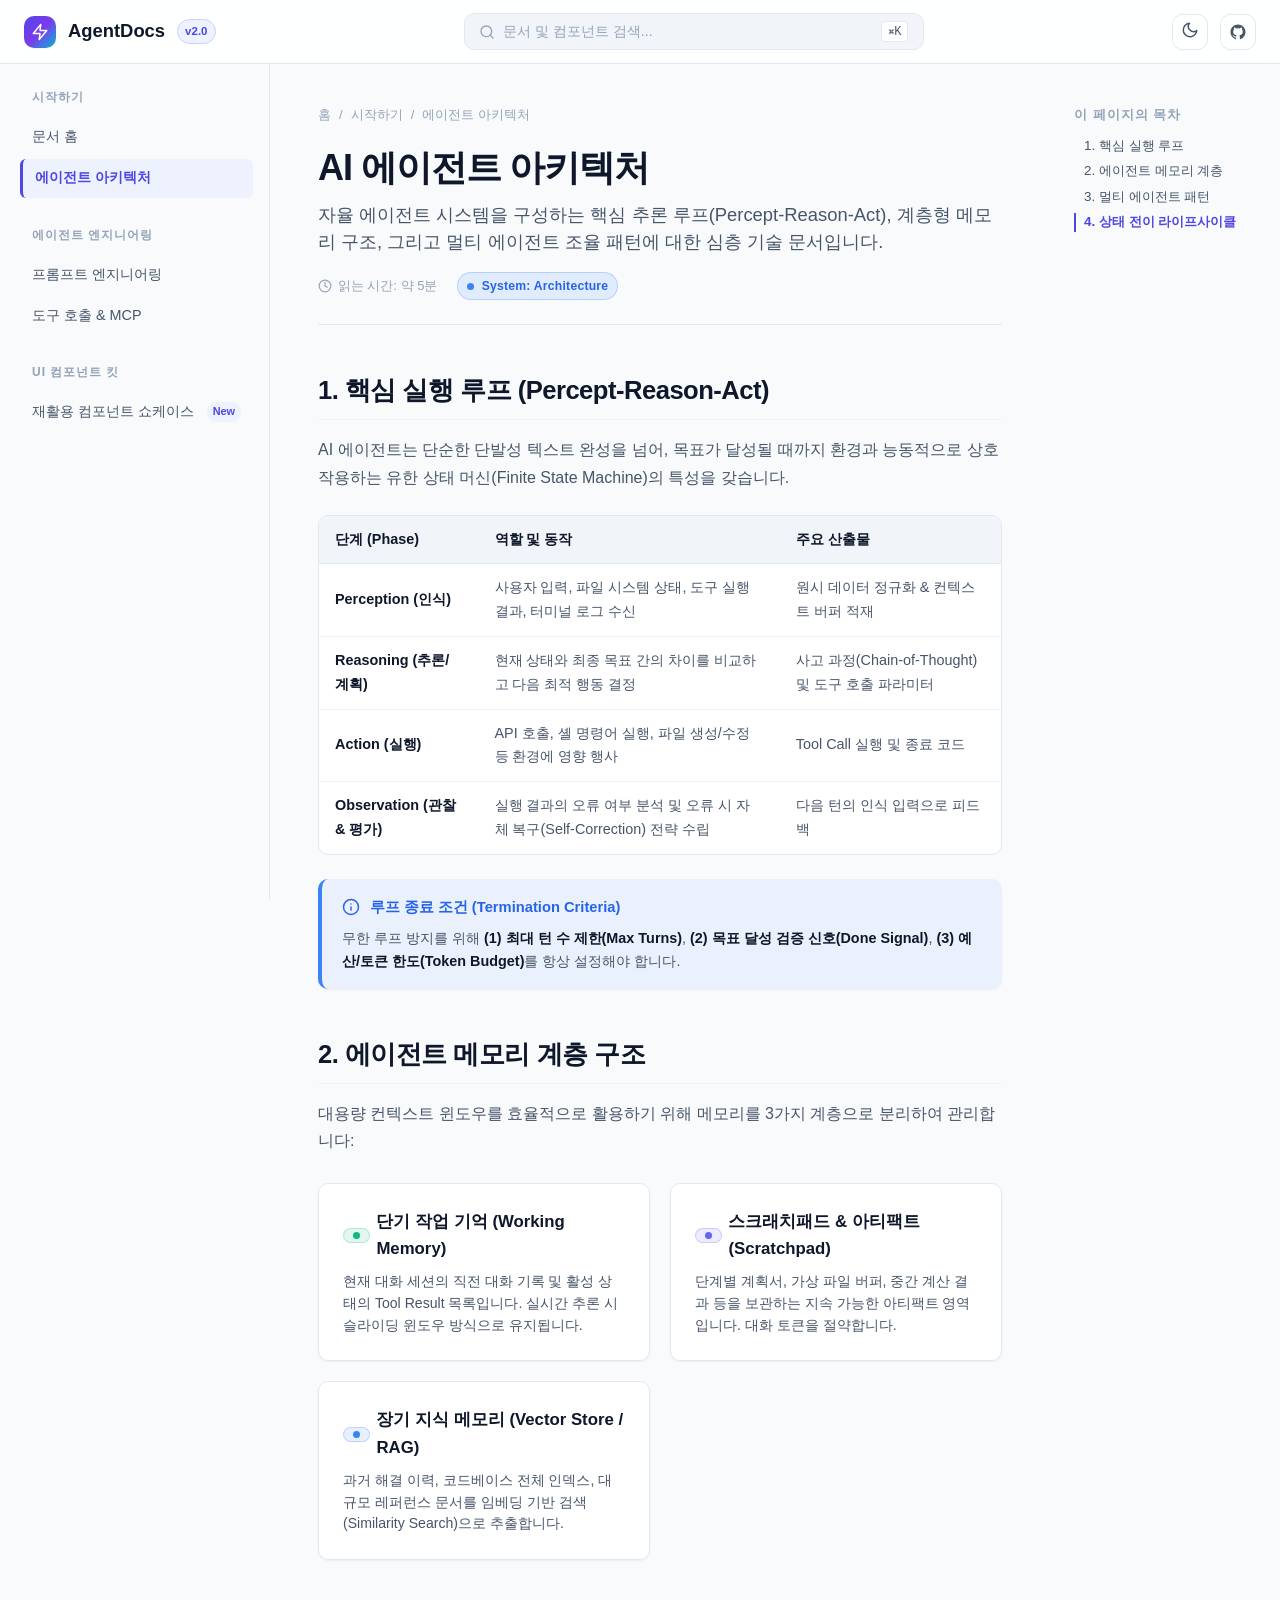
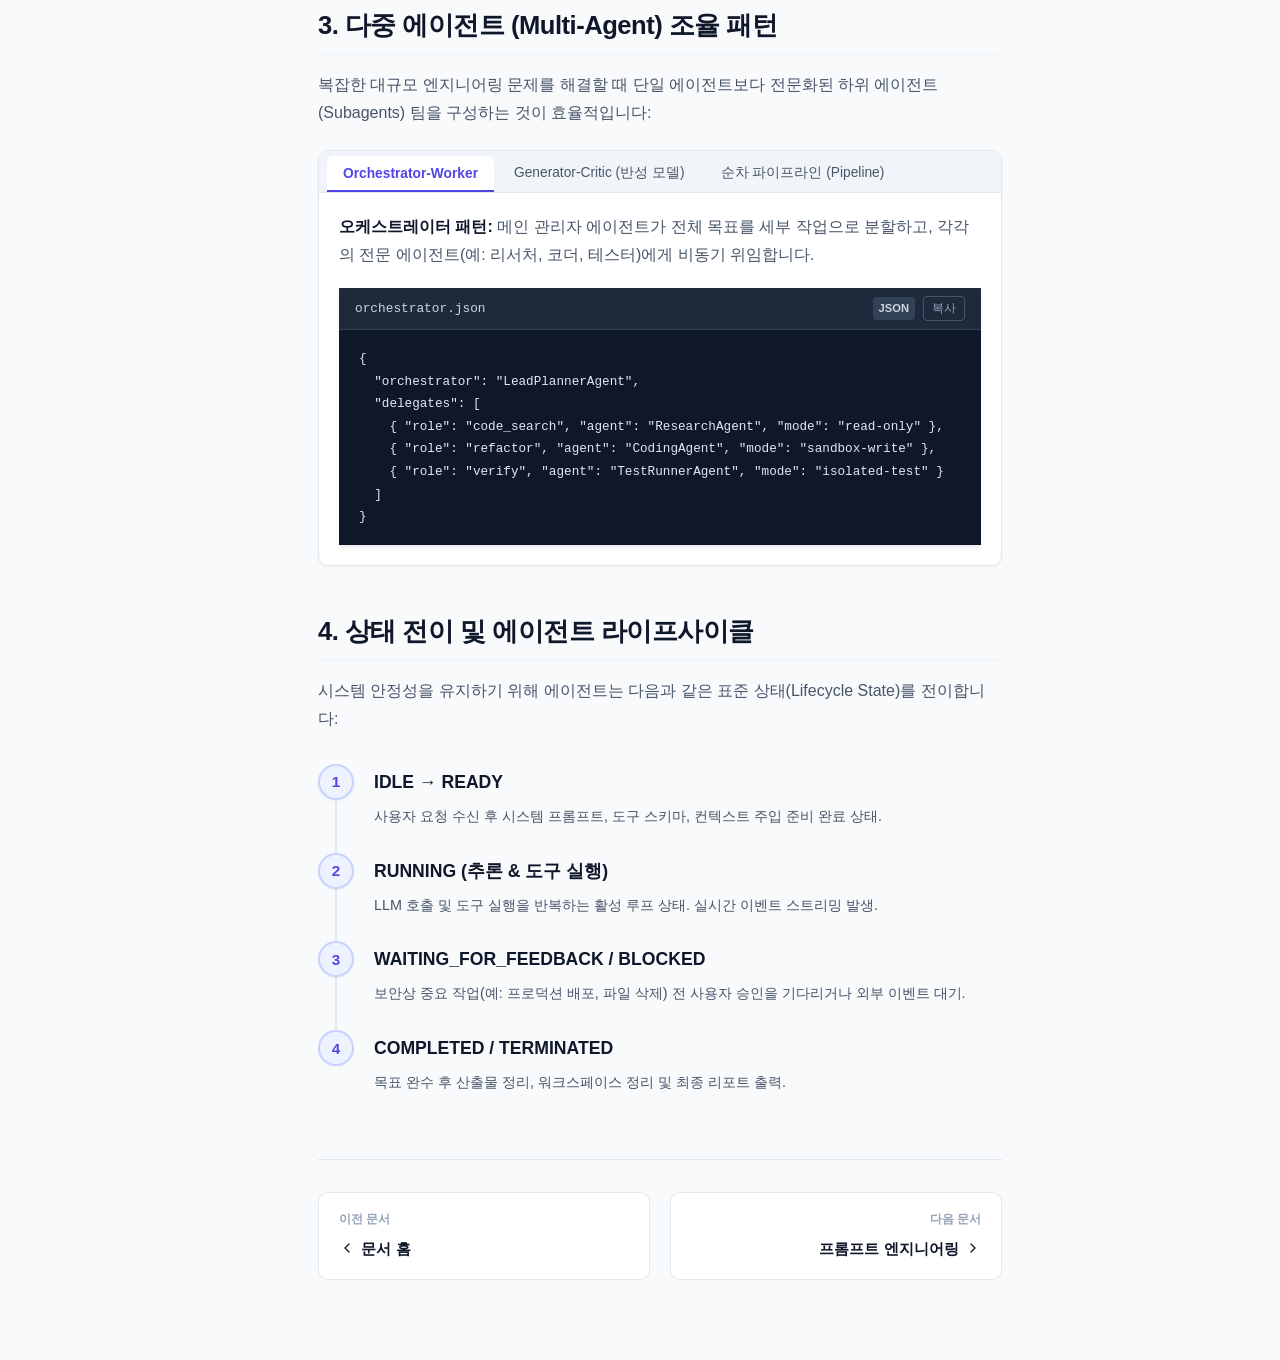
==== docs/agent-architecture.html @ 963de57f "feat: transform into modern AI agent documentation site with reusable UI components" ====
<!DOCTYPE html>
<html lang="ko">
<head>
  <meta charset="UTF-8">
  <meta name="viewport" content="width=device-width, initial-scale=1.0">
  <title>에이전트 아키텍처 - AgentDocs</title>
  <link rel="stylesheet" href="../css/style.css">
  <link rel="stylesheet" href="../css/components.css">
</head>
<body>

  <!-- Top Header Navigation -->
  <header class="header">
    <div class="header-left">
      <button class="nav-action-btn mobile-menu-btn" id="mobile-menu-btn" aria-label="메뉴 열기">
        <svg width="20" height="20" viewBox="0 0 24 24" fill="none" stroke="currentColor" stroke-width="2" stroke-linecap="round" stroke-linejoin="round">
          <line x1="3" y1="12" x2="21" y2="12"></line>
          <line x1="3" y1="6" x2="21" y2="6"></line>
          <line x1="3" y1="18" x2="21" y2="18"></line>
        </svg>
      </button>
      <a href="../index.html" class="brand-logo">
        <div class="brand-icon">
          <svg width="18" height="18" viewBox="0 0 24 24" fill="none" stroke="currentColor" stroke-width="2" stroke-linecap="round" stroke-linejoin="round">
            <polygon points="13 2 3 14 12 14 11 22 21 10 12 10 13 2"></polygon>
          </svg>
        </div>
        <span>AgentDocs</span>
        <span class="brand-badge">v2.0</span>
      </a>
    </div>

    <div class="header-center">
      <button class="search-trigger" type="button" aria-label="문서 검색">
        <div class="search-trigger-content">
          <svg width="16" height="16" viewBox="0 0 24 24" fill="none" stroke="currentColor" stroke-width="2" stroke-linecap="round" stroke-linejoin="round">
            <circle cx="11" cy="11" r="8"></circle>
            <line x1="21" y1="21" x2="16.65" y2="16.65"></line>
          </svg>
          <span>문서 및 컴포넌트 검색...</span>
        </div>
        <kbd class="kbd-shortcut">⌘K</kbd>
      </button>
    </div>

    <div class="header-right">
      <button class="nav-action-btn" id="theme-toggle-btn" aria-label="테마 전환">
        <span id="theme-icon">
          <svg width="18" height="18" viewBox="0 0 24 24" fill="none" stroke="currentColor" stroke-width="2" stroke-linecap="round" stroke-linejoin="round">
            <path d="M21 12.79A9 9 0 1 1 11.21 3 7 7 0 0 0 21 12.79z"></path>
          </svg>
        </span>
      </button>
      <a href="https://github.com/sir-sngwn/sir-sngwn.github.io" target="_blank" rel="noopener noreferrer" class="nav-action-btn" aria-label="GitHub 저장소">
        <svg width="18" height="18" viewBox="0 0 24 24" fill="currentColor">
          <path fill-rule="evenodd" clip-rule="evenodd" d="M12 2C6.477 2 2 6.484 2 12.017c0 4.425 2.865 8.18 6.839 9.504.5.092.682-.217.682-.483 0-.237-.008-.868-.013-1.703-2.782.605-3.369-1.343-3.369-1.343-.454-1.158-1.11-1.466-1.11-1.466-.908-.62.069-.608.069-.608 1.003.07 1.53 1.032 1.53 1.032.892 1.53 2.341 1.088 2.91.832.092-.647.35-1.088.636-1.338-2.22-.253-4.555-1.113-4.555-4.951 0-1.093.39-1.988 1.029-2.688-.103-.253-.446-1.272.098-2.65 0 0 .84-.27 2.75 1.026A9.564 9.564 0 0112 6.844c.85.004 1.705.115 2.504.337 1.909-1.296 2.747-1.027 2.747-1.027.546 1.379.202 2.398.1 2.651.64.7 1.028 1.595 1.028 2.688 0 3.848-2.339 4.695-4.566 4.943.359.309.678.92.678 1.855 0 1.338-.012 2.419-.012 2.747 0 .268.18.58.688.482A10.019 10.019 0 0022 12.017C22 6.484 17.522 2 12 2z"></path>
        </svg>
      </a>
    </div>
  </header>

  <!-- Main Layout -->
  <div class="app-container">
    <div class="sidebar-overlay"></div>

    <!-- Left Sidebar -->
    <aside class="sidebar">
      <div class="sidebar-nav-group">
        <div class="sidebar-group-title">시작하기</div>
        <ul class="sidebar-nav-list">
          <li>
            <a href="../index.html" class="sidebar-nav-link">
              <span>문서 홈</span>
            </a>
          </li>
          <li>
            <a href="agent-architecture.html" class="sidebar-nav-link active">
              <span>에이전트 아키텍처</span>
            </a>
          </li>
        </ul>
      </div>

      <div class="sidebar-nav-group">
        <div class="sidebar-group-title">에이전트 엔지니어링</div>
        <ul class="sidebar-nav-list">
          <li>
            <a href="prompt-engineering.html" class="sidebar-nav-link">
              <span>프롬프트 엔지니어링</span>
            </a>
          </li>
          <li>
            <a href="tool-calling-mcp.html" class="sidebar-nav-link">
              <span>도구 호출 & MCP</span>
            </a>
          </li>
        </ul>
      </div>

      <div class="sidebar-nav-group">
        <div class="sidebar-group-title">UI 컴포넌트 킷</div>
        <ul class="sidebar-nav-list">
          <li>
            <a href="reusable-components.html" class="sidebar-nav-link">
              <span>재활용 컴포넌트 쇼케이스</span>
              <span class="nav-tag">New</span>
            </a>
          </li>
        </ul>
      </div>
    </aside>

    <!-- Main Content -->
    <main class="main-content">
      <article class="article-wrapper">
        
        <!-- Breadcrumbs -->
        <nav class="breadcrumbs">
          <a href="../index.html">홈</a>
          <span>/</span>
          <span>시작하기</span>
          <span>/</span>
          <span>에이전트 아키텍처</span>
        </nav>

        <!-- Document Header -->
        <header class="doc-header">
          <h1 class="doc-title">AI 에이전트 아키텍처</h1>
          <p class="doc-subtitle">자율 에이전트 시스템을 구성하는 핵심 추론 루프(Percept-Reason-Act), 계층형 메모리 구조, 그리고 멀티 에이전트 조율 패턴에 대한 심층 기술 문서입니다.</p>
          <div class="doc-meta">
            <div class="doc-meta-item">
              <svg width="14" height="14" viewBox="0 0 24 24" fill="none" stroke="currentColor" stroke-width="2" stroke-linecap="round" stroke-linejoin="round">
                <circle cx="12" cy="12" r="10"></circle>
                <polyline points="12 6 12 12 16 14"></polyline>
              </svg>
              <span>읽는 시간: 약 5분</span>
            </div>
            <div class="doc-meta-item">
              <span class="badge-agent badge-ready">
                <span class="badge-dot"></span>
                <span>System: Architecture</span>
              </span>
            </div>
          </div>
        </header>

        <!-- Document Body -->
        <div class="content-body">
          
          <h2 id="core-loop">1. 핵심 실행 루프 (Percept-Reason-Act)</h2>
          <p>
            AI 에이전트는 단순한 단발성 텍스트 완성을 넘어, 목표가 달성될 때까지 환경과 능동적으로 상호작용하는 유한 상태 머신(Finite State Machine)의 특성을 갖습니다.
          </p>

          <div class="table-container">
            <table class="data-table">
              <thead>
                <tr>
                  <th>단계 (Phase)</th>
                  <th>역할 및 동작</th>
                  <th>주요 산출물</th>
                </tr>
              </thead>
              <tbody>
                <tr>
                  <td><strong>Perception (인식)</strong></td>
                  <td>사용자 입력, 파일 시스템 상태, 도구 실행 결과, 터미널 로그 수신</td>
                  <td>원시 데이터 정규화 & 컨텍스트 버퍼 적재</td>
                </tr>
                <tr>
                  <td><strong>Reasoning (추론/계획)</strong></td>
                  <td>현재 상태와 최종 목표 간의 차이를 비교하고 다음 최적 행동 결정</td>
                  <td>사고 과정(Chain-of-Thought) 및 도구 호출 파라미터</td>
                </tr>
                <tr>
                  <td><strong>Action (실행)</strong></td>
                  <td>API 호출, 셸 명령어 실행, 파일 생성/수정 등 환경에 영향 행사</td>
                  <td>Tool Call 실행 및 종료 코드</td>
                </tr>
                <tr>
                  <td><strong>Observation (관찰 & 평가)</strong></td>
                  <td>실행 결과의 오류 여부 분석 및 오류 시 자체 복구(Self-Correction) 전략 수립</td>
                  <td>다음 턴의 인식 입력으로 피드백</td>
                </tr>
              </tbody>
            </table>
          </div>

          <div class="callout callout-note">
            <div class="callout-header">
              <svg class="callout-icon" viewBox="0 0 24 24" fill="none" stroke="currentColor" stroke-width="2" stroke-linecap="round" stroke-linejoin="round">
                <circle cx="12" cy="12" r="10"></circle>
                <line x1="12" y1="16" x2="12" y2="12"></line>
                <line x1="12" y1="8" x2="12.01" y2="8"></line>
              </svg>
              <span>루프 종료 조건 (Termination Criteria)</span>
            </div>
            <div class="callout-content">
              무한 루프 방지를 위해 <strong>(1) 최대 턴 수 제한(Max Turns)</strong>, <strong>(2) 목표 달성 검증 신호(Done Signal)</strong>, <strong>(3) 예산/토큰 한도(Token Budget)</strong>를 항상 설정해야 합니다.
            </div>
          </div>

          <h2 id="memory-layers">2. 에이전트 메모리 계층 구조</h2>
          <p>
            대용량 컨텍스트 윈도우를 효율적으로 활용하기 위해 메모리를 3가지 계층으로 분리하여 관리합니다:
          </p>

          <div class="card-grid">
            <div class="card-item">
              <div class="card-title">
                <span class="badge-agent badge-running"><span class="badge-dot"></span></span>
                <span>단기 작업 기억 (Working Memory)</span>
              </div>
              <div class="card-desc">
                현재 대화 세션의 직전 대화 기록 및 활성 상태의 Tool Result 목록입니다. 실시간 추론 시 슬라이딩 윈도우 방식으로 유지됩니다.
              </div>
            </div>

            <div class="card-item">
              <div class="card-title">
                <span class="badge-agent badge-completed"><span class="badge-dot"></span></span>
                <span>스크래치패드 & 아티팩트 (Scratchpad)</span>
              </div>
              <div class="card-desc">
                단계별 계획서, 가상 파일 버퍼, 중간 계산 결과 등을 보관하는 지속 가능한 아티팩트 영역입니다. 대화 토큰을 절약합니다.
              </div>
            </div>

            <div class="card-item">
              <div class="card-title">
                <span class="badge-agent badge-ready"><span class="badge-dot"></span></span>
                <span>장기 지식 메모리 (Vector Store / RAG)</span>
              </div>
              <div class="card-desc">
                과거 해결 이력, 코드베이스 전체 인덱스, 대규모 레퍼런스 문서를 임베딩 기반 검색(Similarity Search)으로 추출합니다.
              </div>
            </div>
          </div>

          <h2 id="multi-agent-patterns">3. 다중 에이전트 (Multi-Agent) 조율 패턴</h2>
          <p>
            복잡한 대규모 엔지니어링 문제를 해결할 때 단일 에이전트보다 전문화된 하위 에이전트(Subagents) 팀을 구성하는 것이 효율적입니다:
          </p>

          <div class="tabs-container">
            <div class="tabs-nav">
              <button class="tab-button active" data-target="#tab-orchestrator">Orchestrator-Worker</button>
              <button class="tab-button" data-target="#tab-reflection">Generator-Critic (반성 모델)</button>
              <button class="tab-button" data-target="#tab-pipeline">순차 파이프라인 (Pipeline)</button>
            </div>
            
            <div class="tab-panel active" id="tab-orchestrator">
              <p><strong>오케스트레이터 패턴:</strong> 메인 관리자 에이전트가 전체 목표를 세부 작업으로 분할하고, 각각의 전문 에이전트(예: 리서처, 코더, 테스터)에게 비동기 위임합니다.</p>
              <div class="code-block">
                <div class="code-header">
                  <span class="code-title">orchestrator.json</span>
                  <div class="code-actions">
                    <span class="code-badge">JSON</span>
                    <button class="btn-copy" type="button">복사</button>
                  </div>
                </div>
                <pre class="code-pre"><code>{
  "orchestrator": "LeadPlannerAgent",
  "delegates": [
    { "role": "code_search", "agent": "ResearchAgent", "mode": "read-only" },
    { "role": "refactor", "agent": "CodingAgent", "mode": "sandbox-write" },
    { "role": "verify", "agent": "TestRunnerAgent", "mode": "isolated-test" }
  ]
}</code></pre>
              </div>
            </div>

            <div class="tab-panel" id="tab-reflection">
              <p><strong>생성기-비평가(Generator-Critic) 패턴:</strong> 초안을 작성하는 에이전트와 보안/품질 기준에 따라 엄격하게 검증하는 비평 에이전트가 교차 피드백을 통해 결과물의 완성도를 극대화합니다.</p>
              <div class="callout callout-tip">
                <div class="callout-header">장점</div>
                <div class="callout-content">취약점 탐지율이 비약적으로 증가하며 코드 환각(Hallucination)을 90% 이상 사전 차단할 수 있습니다.</div>
              </div>
            </div>

            <div class="tab-panel" id="tab-pipeline">
              <p><strong>순차 파이프라인 패턴:</strong> 작업의 입출력이 명확할 때(분석 &rarr; 설계 &rarr; 구현 &rarr; 배포) 각 단계의 출력이 다음 에이전트의 입력으로 직접 전달되는 구조입니다.</p>
            </div>
          </div>

          <h2 id="agent-state-machine">4. 상태 전이 및 에이전트 라이프사이클</h2>
          <p>
            시스템 안정성을 유지하기 위해 에이전트는 다음과 같은 표준 상태(Lifecycle State)를 전이합니다:
          </p>

          <div class="steps-container">
            <div class="step-item">
              <div class="step-number">1</div>
              <div class="step-content">
                <div class="step-title">IDLE &rarr; READY</div>
                <div class="step-description">사용자 요청 수신 후 시스템 프롬프트, 도구 스키마, 컨텍스트 주입 준비 완료 상태.</div>
              </div>
            </div>
            <div class="step-item">
              <div class="step-number">2</div>
              <div class="step-content">
                <div class="step-title">RUNNING (추론 & 도구 실행)</div>
                <div class="step-description">LLM 호출 및 도구 실행을 반복하는 활성 루프 상태. 실시간 이벤트 스트리밍 발생.</div>
              </div>
            </div>
            <div class="step-item">
              <div class="step-number">3</div>
              <div class="step-content">
                <div class="step-title">WAITING_FOR_FEEDBACK / BLOCKED</div>
                <div class="step-description">보안상 중요 작업(예: 프로덕션 배포, 파일 삭제) 전 사용자 승인을 기다리거나 외부 이벤트 대기.</div>
              </div>
            </div>
            <div class="step-item">
              <div class="step-number">4</div>
              <div class="step-content">
                <div class="step-title">COMPLETED / TERMINATED</div>
                <div class="step-description">목표 완수 후 산출물 정리, 워크스페이스 정리 및 최종 리포트 출력.</div>
              </div>
            </div>
          </div>

        </div>

        <!-- Page Navigation Footer -->
        <footer class="page-nav-footer">
          <a href="../index.html" class="page-nav-card">
            <span class="page-nav-label">이전 문서</span>
            <span class="page-nav-title">
              <svg width="16" height="16" viewBox="0 0 24 24" fill="none" stroke="currentColor" stroke-width="2" stroke-linecap="round" stroke-linejoin="round">
                <polyline points="15 18 9 12 15 6"></polyline>
              </svg>
              <span>문서 홈</span>
            </span>
          </a>
          <a href="prompt-engineering.html" class="page-nav-card next">
            <span class="page-nav-label">다음 문서</span>
            <span class="page-nav-title">
              <span>프롬프트 엔지니어링</span>
              <svg width="16" height="16" viewBox="0 0 24 24" fill="none" stroke="currentColor" stroke-width="2" stroke-linecap="round" stroke-linejoin="round">
                <polyline points="9 18 15 12 9 6"></polyline>
              </svg>
            </span>
          </a>
        </footer>

      </article>
    </main>

    <!-- Table of Contents (Right) -->
    <aside class="toc-sidebar">
      <div class="toc-title">이 페이지의 목차</div>
      <ul class="toc-list">
        <li><a href="#core-loop" class="toc-link">1. 핵심 실행 루프</a></li>
        <li><a href="#memory-layers" class="toc-link">2. 에이전트 메모리 계층</a></li>
        <li><a href="#multi-agent-patterns" class="toc-link">3. 멀티 에이전트 패턴</a></li>
        <li><a href="#agent-state-machine" class="toc-link">4. 상태 전이 라이프사이클</a></li>
      </ul>
    </aside>

  </div>

  <!-- Search Modal -->
  <div class="search-modal-backdrop" id="search-modal-backdrop">
    <div class="search-modal">
      <div class="search-input-wrapper">
        <svg width="18" height="18" viewBox="0 0 24 24" fill="none" stroke="currentColor" stroke-width="2" stroke-linecap="round" stroke-linejoin="round">
          <circle cx="11" cy="11" r="8"></circle>
          <line x1="21" y1="21" x2="16.65" y2="16.65"></line>
        </svg>
        <input type="text" class="search-modal-input" id="search-modal-input" placeholder="문서 검색..." autocomplete="off">
        <kbd class="kbd-shortcut">ESC</kbd>
      </div>
      <ul class="search-results-list" id="search-results-list"></ul>
      <div class="search-modal-footer">
        <span><kbd class="kbd-shortcut">↵</kbd> 선택</span>
        <span><kbd class="kbd-shortcut">ESC</kbd> 닫기</span>
      </div>
    </div>
  </div>

  <!-- Scripts -->
  <script src="../js/components.js"></script>
  <script src="../js/app.js"></script>
</body>
</html>
---- css/style.css ----
/* ==========================================================================
   Design Tokens & Theme Variables
   ========================================================================== */
:root {
  /* Light Theme (Default) */
  --bg-app: #f8fafc;
  --bg-surface: #ffffff;
  --bg-elevated: #ffffff;
  --bg-subtle: #f1f5f9;
  --bg-glass: rgba(255, 255, 255, 0.85);
  
  --border-default: #e2e8f0;
  --border-subtle: #edf2f7;
  --border-focus: #6366f1;

  --text-primary: #0f172a;
  --text-secondary: #475569;
  --text-muted: #94a3b8;
  --text-inverse: #ffffff;

  --primary: #4f46e5;
  --primary-hover: #4338ca;
  --primary-subtle: #eef2ff;
  --primary-border: #c7d2fe;
  
  --accent-gradient: linear-gradient(135deg, #4f46e5 0%, #7c3aed 50%, #06b6d4 100%);
  
  --shadow-sm: 0 1px 2px 0 rgba(0, 0, 0, 0.05);
  --shadow-md: 0 4px 6px -1px rgba(0, 0, 0, 0.07), 0 2px 4px -2px rgba(0, 0, 0, 0.05);
  --shadow-lg: 0 10px 15px -3px rgba(0, 0, 0, 0.08), 0 4px 6px -4px rgba(0, 0, 0, 0.04);
  --shadow-glow: 0 0 20px rgba(79, 70, 229, 0.15);

  --font-sans: -apple-system, BlinkMacSystemFont, "Pretendard", "Segoe UI", Roboto, Helvetica, Arial, sans-serif;
  --font-mono: ui-monospace, SFMono-Regular, "SF Mono", Menlo, Monaco, Consolas, monospace;

  --header-height: 64px;
  --sidebar-width: 270px;
  --toc-width: 230px;
  --content-max-width: 860px;
  --radius-sm: 6px;
  --radius-md: 10px;
  --radius-lg: 16px;
  --radius-full: 9999px;
  
  --transition-fast: 0.15s ease;
  --transition-normal: 0.25s cubic-bezier(0.16, 1, 0.3, 1);
}

[data-theme="dark"] {
  --bg-app: #0b0f19;
  --bg-surface: #111827;
  --bg-elevated: #1f2937;
  --bg-subtle: #1e293b;
  --bg-glass: rgba(11, 15, 25, 0.85);

  --border-default: #26334d;
  --border-subtle: #1e293b;
  --border-focus: #818cf8;

  --text-primary: #f8fafc;
  --text-secondary: #94a3b8;
  --text-muted: #64748b;
  --text-inverse: #0f172a;

  --primary: #6366f1;
  --primary-hover: #818cf8;
  --primary-subtle: rgba(99, 102, 241, 0.15);
  --primary-border: rgba(99, 102, 241, 0.3);

  --shadow-sm: 0 1px 2px 0 rgba(0, 0, 0, 0.3);
  --shadow-md: 0 4px 6px -1px rgba(0, 0, 0, 0.4);
  --shadow-lg: 0 10px 15px -3px rgba(0, 0, 0, 0.5);
  --shadow-glow: 0 0 25px rgba(99, 102, 241, 0.25);
}

/* ==========================================================================
   CSS Reset & Base
   ========================================================================== */
*, *::before, *::after {
  box-sizing: border-box;
  margin: 0;
  padding: 0;
}

html {
  font-family: var(--font-sans);
  color: var(--text-primary);
  background-color: var(--bg-app);
  line-height: 1.65;
  scroll-behavior: smooth;
  -webkit-text-size-adjust: 100%;
}

body {
  min-height: 100vh;
  display: flex;
  flex-direction: column;
  background-color: var(--bg-app);
  color: var(--text-primary);
  transition: background-color var(--transition-normal), color var(--transition-normal);
}

a {
  color: var(--primary);
  text-decoration: none;
  transition: color var(--transition-fast);
}

a:hover {
  color: var(--primary-hover);
}

code {
  font-family: var(--font-mono);
  font-size: 0.88em;
  padding: 0.2em 0.4em;
  background: var(--bg-subtle);
  border-radius: var(--radius-sm);
  color: var(--primary);
  border: 1px solid var(--border-default);
}

pre code {
  background: none;
  border: none;
  padding: 0;
  color: inherit;
  font-size: 0.9em;
}

/* ==========================================================================
   Header / Navbar
   ========================================================================== */
.header {
  position: sticky;
  top: 0;
  z-index: 50;
  height: var(--header-height);
  background: var(--bg-glass);
  backdrop-filter: blur(14px);
  -webkit-backdrop-filter: blur(14px);
  border-bottom: 1px solid var(--border-default);
  display: flex;
  align-items: center;
  justify-content: space-between;
  padding: 0 1.5rem;
  transition: border-color var(--transition-normal), background-color var(--transition-normal);
}

.header-left {
  display: flex;
  align-items: center;
  gap: 1rem;
}

.brand-logo {
  display: flex;
  align-items: center;
  gap: 0.75rem;
  font-weight: 700;
  font-size: 1.15rem;
  color: var(--text-primary);
  text-decoration: none;
}

.brand-icon {
  width: 32px;
  height: 32px;
  border-radius: var(--radius-md);
  background: var(--accent-gradient);
  display: flex;
  align-items: center;
  justify-content: center;
  color: #fff;
  box-shadow: var(--shadow-sm);
}

.brand-badge {
  font-size: 0.72rem;
  font-weight: 600;
  padding: 2px 7px;
  border-radius: var(--radius-full);
  background: var(--primary-subtle);
  color: var(--primary);
  border: 1px solid var(--primary-border);
}

.header-center {
  flex: 1;
  max-width: 460px;
  margin: 0 2rem;
}

.search-trigger {
  width: 100%;
  display: flex;
  align-items: center;
  justify-content: space-between;
  padding: 0.45rem 0.9rem;
  background: var(--bg-subtle);
  border: 1px solid var(--border-default);
  border-radius: var(--radius-md);
  color: var(--text-muted);
  font-size: 0.88rem;
  cursor: pointer;
  transition: all var(--transition-fast);
}

.search-trigger:hover {
  border-color: var(--border-focus);
  background: var(--bg-surface);
  color: var(--text-secondary);
}

.search-trigger-content {
  display: flex;
  align-items: center;
  gap: 0.5rem;
}

.kbd-shortcut {
  font-family: var(--font-mono);
  font-size: 0.75rem;
  padding: 2px 6px;
  background: var(--bg-surface);
  border: 1px solid var(--border-default);
  border-radius: 4px;
  color: var(--text-secondary);
}

.header-right {
  display: flex;
  align-items: center;
  gap: 0.75rem;
}

.nav-action-btn {
  display: inline-flex;
  align-items: center;
  justify-content: center;
  width: 36px;
  height: 36px;
  border-radius: var(--radius-md);
  background: transparent;
  border: 1px solid var(--border-default);
  color: var(--text-secondary);
  cursor: pointer;
  transition: all var(--transition-fast);
}

.nav-action-btn:hover {
  background: var(--bg-subtle);
  color: var(--text-primary);
  border-color: var(--text-muted);
}

.mobile-menu-btn {
  display: none;
}

/* ==========================================================================
   Layout Containers
   ========================================================================== */
.app-container {
  display: flex;
  flex: 1;
  width: 100%;
  max-width: 1600px;
  margin: 0 auto;
}

/* ==========================================================================
   Sidebar Navigation
   ========================================================================== */
.sidebar {
  width: var(--sidebar-width);
  min-width: var(--sidebar-width);
  height: calc(100vh - var(--header-height));
  position: sticky;
  top: var(--header-height);
  overflow-y: auto;
  padding: 1.5rem 1rem 3rem 1.25rem;
  border-right: 1px solid var(--border-default);
  background: var(--bg-app);
  scrollbar-width: thin;
  scrollbar-color: var(--border-default) transparent;
}

.sidebar-nav-group {
  margin-bottom: 1.75rem;
}

.sidebar-group-title {
  font-size: 0.75rem;
  font-weight: 700;
  text-transform: uppercase;
  letter-spacing: 0.08em;
  color: var(--text-muted);
  margin-bottom: 0.6rem;
  padding-left: 0.75rem;
}

.sidebar-nav-list {
  list-style: none;
  display: flex;
  flex-direction: column;
  gap: 2px;
}

.sidebar-nav-link {
  display: flex;
  align-items: center;
  justify-content: space-between;
  padding: 0.48rem 0.75rem;
  border-radius: var(--radius-sm);
  font-size: 0.9rem;
  color: var(--text-secondary);
  transition: all var(--transition-fast);
}

.sidebar-nav-link:hover {
  background: var(--bg-subtle);
  color: var(--text-primary);
}

.sidebar-nav-link.active {
  background: var(--primary-subtle);
  color: var(--primary);
  font-weight: 600;
  border-left: 3px solid var(--primary);
}

.nav-tag {
  font-size: 0.68rem;
  font-weight: 600;
  padding: 1px 6px;
  border-radius: var(--radius-full);
  background: var(--primary-subtle);
  color: var(--primary);
}

.sidebar-overlay {
  display: none;
}

/* ==========================================================================
   Main Content Area
   ========================================================================== */
.main-content {
  flex: 1;
  min-width: 0;
  padding: 2.5rem 3rem 5rem;
  display: flex;
  justify-content: center;
}

.article-wrapper {
  width: 100%;
  max-width: var(--content-max-width);
}

.breadcrumbs {
  display: flex;
  align-items: center;
  gap: 0.5rem;
  font-size: 0.82rem;
  color: var(--text-muted);
  margin-bottom: 1.25rem;
}

.breadcrumbs a {
  color: var(--text-muted);
}

.breadcrumbs a:hover {
  color: var(--text-primary);
}

.doc-header {
  margin-bottom: 2.5rem;
  padding-bottom: 1.5rem;
  border-bottom: 1px solid var(--border-default);
}

.doc-title {
  font-size: 2.25rem;
  font-weight: 800;
  letter-spacing: -0.03em;
  line-height: 1.2;
  margin-bottom: 0.75rem;
  color: var(--text-primary);
}

.doc-subtitle {
  font-size: 1.15rem;
  color: var(--text-secondary);
  line-height: 1.5;
}

.doc-meta {
  display: flex;
  align-items: center;
  gap: 1.25rem;
  margin-top: 1rem;
  font-size: 0.82rem;
  color: var(--text-muted);
}

.doc-meta-item {
  display: flex;
  align-items: center;
  gap: 0.35rem;
}

/* Typography Inside Content */
.content-body h2 {
  font-size: 1.6rem;
  font-weight: 700;
  letter-spacing: -0.02em;
  margin-top: 2.75rem;
  margin-bottom: 1rem;
  padding-bottom: 0.5rem;
  border-bottom: 1px solid var(--border-subtle);
  color: var(--text-primary);
  scroll-margin-top: 80px;
}

.content-body h3 {
  font-size: 1.25rem;
  font-weight: 600;
  margin-top: 2rem;
  margin-bottom: 0.75rem;
  color: var(--text-primary);
  scroll-margin-top: 80px;
}

.content-body p {
  margin-bottom: 1.25rem;
  color: var(--text-secondary);
  line-height: 1.7;
}

.content-body ul, .content-body ol {
  margin-bottom: 1.25rem;
  padding-left: 1.5rem;
  color: var(--text-secondary);
}

.content-body li {
  margin-bottom: 0.4rem;
  line-height: 1.6;
}

.content-body strong {
  color: var(--text-primary);
}

/* Modern Data Table */
.table-container {
  overflow-x: auto;
  margin: 1.5rem 0;
  border-radius: var(--radius-md);
  border: 1px solid var(--border-default);
  background: var(--bg-surface);
}

.data-table {
  width: 100%;
  border-collapse: collapse;
  text-align: left;
  font-size: 0.9rem;
}

.data-table th {
  background: var(--bg-subtle);
  color: var(--text-primary);
  font-weight: 600;
  padding: 0.75rem 1rem;
  border-bottom: 1px solid var(--border-default);
}

.data-table td {
  padding: 0.75rem 1rem;
  border-bottom: 1px solid var(--border-subtle);
  color: var(--text-secondary);
}

.data-table tr:last-child td {
  border-bottom: none;
}

.data-table tr:hover td {
  background: var(--bg-subtle);
}

/* ==========================================================================
   Table of Contents (On This Page)
   ========================================================================== */
.toc-sidebar {
  width: var(--toc-width);
  min-width: var(--toc-width);
  height: calc(100vh - var(--header-height));
  position: sticky;
  top: var(--header-height);
  padding: 2.5rem 1rem 3rem 1.5rem;
  overflow-y: auto;
}

.toc-title {
  font-size: 0.8rem;
  font-weight: 700;
  text-transform: uppercase;
  letter-spacing: 0.08em;
  color: var(--text-muted);
  margin-bottom: 0.75rem;
}

.toc-list {
  list-style: none;
  display: flex;
  flex-direction: column;
  gap: 0.4rem;
  font-size: 0.84rem;
}

.toc-link {
  color: var(--text-secondary);
  display: block;
  line-height: 1.4;
  transition: all var(--transition-fast);
  padding-left: 0.5rem;
  border-left: 2px solid transparent;
}

.toc-link:hover {
  color: var(--text-primary);
}

.toc-link.active {
  color: var(--primary);
  font-weight: 600;
  border-left-color: var(--primary);
}

/* ==========================================================================
   Page Navigation Footer
   ========================================================================== */
.page-nav-footer {
  display: grid;
  grid-template-columns: 1fr 1fr;
  gap: 1.25rem;
  margin-top: 4rem;
  padding-top: 2rem;
  border-top: 1px solid var(--border-default);
}

.page-nav-card {
  display: flex;
  flex-direction: column;
  padding: 1.1rem 1.25rem;
  background: var(--bg-surface);
  border: 1px solid var(--border-default);
  border-radius: var(--radius-md);
  text-decoration: none;
  transition: all var(--transition-normal);
}

.page-nav-card:hover {
  border-color: var(--primary);
  transform: translateY(-2px);
  box-shadow: var(--shadow-md);
}

.page-nav-label {
  font-size: 0.75rem;
  font-weight: 600;
  text-transform: uppercase;
  color: var(--text-muted);
  margin-bottom: 0.35rem;
}

.page-nav-title {
  font-size: 0.95rem;
  font-weight: 600;
  color: var(--text-primary);
  display: flex;
  align-items: center;
  gap: 0.4rem;
}

.page-nav-card.next {
  text-align: right;
  grid-column: 2;
}

.page-nav-card.next .page-nav-title {
  justify-content: flex-end;
}

/* ==========================================================================
   Search Modal
   ========================================================================== */
.search-modal-backdrop {
  position: fixed;
  inset: 0;
  z-index: 100;
  background: rgba(0, 0, 0, 0.55);
  backdrop-filter: blur(6px);
  display: none;
  align-items: flex-start;
  justify-content: center;
  padding: 5rem 1rem 2rem;
}

.search-modal-backdrop.open {
  display: flex;
}

.search-modal {
  width: 100%;
  max-width: 580px;
  background: var(--bg-surface);
  border: 1px solid var(--border-default);
  border-radius: var(--radius-lg);
  box-shadow: var(--shadow-lg), var(--shadow-glow);
  overflow: hidden;
  animation: modalSlideDown 0.2s cubic-bezier(0.16, 1, 0.3, 1);
}

@keyframes modalSlideDown {
  from { opacity: 0; transform: translateY(-12px); }
  to { opacity: 1; transform: translateY(0); }
}

.search-input-wrapper {
  display: flex;
  align-items: center;
  padding: 1rem 1.25rem;
  border-bottom: 1px solid var(--border-default);
  gap: 0.75rem;
}

.search-modal-input {
  flex: 1;
  border: none;
  background: transparent;
  color: var(--text-primary);
  font-size: 1.05rem;
  outline: none;
}

.search-results-list {
  max-height: 360px;
  overflow-y: auto;
  padding: 0.5rem;
  list-style: none;
}

.search-result-item {
  display: flex;
  flex-direction: column;
  padding: 0.75rem 1rem;
  border-radius: var(--radius-sm);
  color: var(--text-secondary);
  text-decoration: none;
  transition: background var(--transition-fast);
}

.search-result-item:hover, .search-result-item.selected {
  background: var(--primary-subtle);
  color: var(--primary);
}

.search-result-title {
  font-weight: 600;
  font-size: 0.95rem;
  color: var(--text-primary);
  margin-bottom: 0.2rem;
}

.search-result-item:hover .search-result-title {
  color: var(--primary);
}

.search-result-snippet {
  font-size: 0.8rem;
  color: var(--text-muted);
}

.search-modal-footer {
  display: flex;
  align-items: center;
  justify-content: space-between;
  padding: 0.6rem 1.25rem;
  background: var(--bg-subtle);
  border-top: 1px solid var(--border-default);
  font-size: 0.75rem;
  color: var(--text-muted);
}

/* ==========================================================================
   Responsive Breakpoints
   ========================================================================== */
@media (max-width: 1100px) {
  .toc-sidebar {
    display: none;
  }
  .main-content {
    padding: 2rem 2rem 4rem;
  }
}

@media (max-width: 768px) {
  .header-center {
    display: none;
  }
  .mobile-menu-btn {
    display: inline-flex;
  }
  .sidebar {
    position: fixed;
    top: 0;
    left: -100%;
    bottom: 0;
    z-index: 90;
    width: 280px;
    height: 100vh;
    padding-top: 1.5rem;
    background: var(--bg-surface);
    transition: left var(--transition-normal);
    box-shadow: var(--shadow-lg);
  }
  .sidebar.open {
    left: 0;
  }
  .sidebar-overlay {
    position: fixed;
    inset: 0;
    z-index: 80;
    background: rgba(0, 0, 0, 0.5);
    backdrop-filter: blur(4px);
    display: block;
    opacity: 0;
    pointer-events: none;
    transition: opacity var(--transition-normal);
  }
  .sidebar-overlay.open {
    opacity: 1;
    pointer-events: auto;
  }
  .main-content {
    padding: 1.5rem 1rem 3rem;
  }
  .doc-title {
    font-size: 1.75rem;
  }
  .page-nav-footer {
    grid-template-columns: 1fr;
  }
  .page-nav-card.next {
    grid-column: 1;
  }
}
---- css/components.css ----
/* ==========================================================================
   Reusable Documentation Components
   ========================================================================== */

/* --------------------------------------------------------------------------
   1. Callout / Alert Boxes
   -------------------------------------------------------------------------- */
.callout {
  position: relative;
  margin: 1.5rem 0;
  padding: 1rem 1.25rem 1rem 1.25rem;
  border-radius: var(--radius-md);
  border-left: 4px solid transparent;
  background: var(--bg-surface);
  box-shadow: var(--shadow-sm);
  display: flex;
  flex-direction: column;
  gap: 0.5rem;
}

.callout-header {
  display: flex;
  align-items: center;
  gap: 0.6rem;
  font-weight: 700;
  font-size: 0.92rem;
}

.callout-icon {
  width: 18px;
  height: 18px;
  flex-shrink: 0;
}

.callout-content {
  font-size: 0.9rem;
  color: var(--text-secondary);
  line-height: 1.6;
}

.callout-content p:last-child {
  margin-bottom: 0;
}

/* Callout Variants */
.callout-note {
  border-left-color: #3b82f6;
  background: rgba(59, 130, 246, 0.07);
}
.callout-note .callout-header {
  color: #2563eb;
}

.callout-tip {
  border-left-color: #10b981;
  background: rgba(16, 185, 129, 0.07);
}
.callout-tip .callout-header {
  color: #059669;
}

.callout-important {
  border-left-color: #8b5cf6;
  background: rgba(139, 92, 246, 0.08);
}
.callout-important .callout-header {
  color: #7c3aed;
}

.callout-warning {
  border-left-color: #f59e0b;
  background: rgba(245, 158, 11, 0.08);
}
.callout-warning .callout-header {
  color: #d97706;
}

.callout-caution {
  border-left-color: #ef4444;
  background: rgba(239, 68, 68, 0.08);
}
.callout-caution .callout-header {
  color: #dc2626;
}

/* --------------------------------------------------------------------------
   2. Enhanced Code Block with Header & Copy Button
   -------------------------------------------------------------------------- */
.code-block {
  margin: 1.5rem 0;
  border-radius: var(--radius-md);
  border: 1px solid var(--border-default);
  background: #0f172a;
  color: #e2e8f0;
  overflow: hidden;
  box-shadow: var(--shadow-md);
}

.code-header {
  display: flex;
  align-items: center;
  justify-content: space-between;
  padding: 0.5rem 1rem;
  background: #1e293b;
  border-bottom: 1px solid #334155;
  font-size: 0.8rem;
  color: #94a3b8;
}

.code-title {
  display: flex;
  align-items: center;
  gap: 0.5rem;
  font-family: var(--font-mono);
  font-weight: 500;
  color: #cbd5e1;
}

.code-badge {
  font-size: 0.7rem;
  font-weight: 600;
  text-transform: uppercase;
  padding: 2px 6px;
  background: #334155;
  color: #cbd5e1;
  border-radius: 4px;
}

.code-actions {
  display: flex;
  align-items: center;
  gap: 0.5rem;
}

.btn-copy {
  display: inline-flex;
  align-items: center;
  gap: 0.35rem;
  padding: 3px 8px;
  font-size: 0.75rem;
  color: #94a3b8;
  background: transparent;
  border: 1px solid #475569;
  border-radius: 4px;
  cursor: pointer;
  transition: all var(--transition-fast);
}

.btn-copy:hover {
  background: #334155;
  color: #f8fafc;
  border-color: #64748b;
}

.btn-copy.copied {
  color: #34d399;
  border-color: #059669;
  background: rgba(16, 185, 129, 0.15);
}

.code-pre {
  margin: 0;
  padding: 1.1rem 1.25rem;
  overflow-x: auto;
  font-family: var(--font-mono);
  font-size: 0.88rem;
  line-height: 1.6;
}

/* --------------------------------------------------------------------------
   3. Interactive Tabs Component
   -------------------------------------------------------------------------- */
.tabs-container {
  margin: 1.5rem 0;
  border: 1px solid var(--border-default);
  border-radius: var(--radius-md);
  background: var(--bg-surface);
  overflow: hidden;
  box-shadow: var(--shadow-sm);
}

.tabs-nav {
  display: flex;
  background: var(--bg-subtle);
  border-bottom: 1px solid var(--border-default);
  padding: 0.35rem 0.5rem 0;
  gap: 0.25rem;
  overflow-x: auto;
}

.tab-button {
  padding: 0.5rem 1rem;
  font-size: 0.86rem;
  font-weight: 500;
  color: var(--text-secondary);
  background: transparent;
  border: none;
  border-top-left-radius: var(--radius-sm);
  border-top-right-radius: var(--radius-sm);
  cursor: pointer;
  transition: all var(--transition-fast);
  white-space: nowrap;
  border-bottom: 2px solid transparent;
}

.tab-button:hover {
  color: var(--text-primary);
}

.tab-button.active {
  color: var(--primary);
  background: var(--bg-surface);
  font-weight: 600;
  border-bottom: 2px solid var(--primary);
}

.tab-panel {
  display: none;
  padding: 1.25rem;
  animation: fadeIn 0.2s ease;
}

.tab-panel.active {
  display: block;
}

.tabs-container .code-block {
  margin: 0;
  border: none;
  border-radius: 0;
}

@keyframes fadeIn {
  from { opacity: 0; transform: translateY(3px); }
  to { opacity: 1; transform: translateY(0); }
}

/* --------------------------------------------------------------------------
   4. Step-by-Step Execution Guide / Timeline
   -------------------------------------------------------------------------- */
.steps-container {
  margin: 2rem 0;
  display: flex;
  flex-direction: column;
  gap: 1.5rem;
}

.step-item {
  display: flex;
  gap: 1.25rem;
  position: relative;
}

.step-item:not(:last-child)::after {
  content: "";
  position: absolute;
  top: 36px;
  left: 17px;
  bottom: -24px;
  width: 2px;
  background: var(--border-default);
}

.step-number {
  width: 36px;
  height: 36px;
  flex-shrink: 0;
  border-radius: var(--radius-full);
  background: var(--primary-subtle);
  color: var(--primary);
  font-weight: 700;
  display: flex;
  align-items: center;
  justify-content: center;
  font-size: 0.95rem;
  border: 2px solid var(--primary-border);
  box-shadow: var(--shadow-sm);
  z-index: 1;
}

.step-content {
  flex: 1;
  padding-top: 0.25rem;
}

.step-title {
  font-size: 1.1rem;
  font-weight: 700;
  color: var(--text-primary);
  margin-bottom: 0.5rem;
}

.step-description {
  font-size: 0.9rem;
  color: var(--text-secondary);
  line-height: 1.65;
}

/* --------------------------------------------------------------------------
   5. Card Grids & Feature Cards
   -------------------------------------------------------------------------- */
.card-grid {
  display: grid;
  grid-template-columns: repeat(auto-fit, minmax(260px, 1fr));
  gap: 1.25rem;
  margin: 1.75rem 0;
}

.card-item {
  padding: 1.5rem;
  background: var(--bg-surface);
  border: 1px solid var(--border-default);
  border-radius: var(--radius-md);
  box-shadow: var(--shadow-sm);
  display: flex;
  flex-direction: column;
  text-decoration: none;
  transition: all var(--transition-normal);
  position: relative;
  overflow: hidden;
}

.card-item:hover {
  border-color: var(--border-focus);
  transform: translateY(-3px);
  box-shadow: var(--shadow-md);
}

.card-icon {
  width: 42px;
  height: 42px;
  border-radius: var(--radius-md);
  background: var(--primary-subtle);
  color: var(--primary);
  display: flex;
  align-items: center;
  justify-content: center;
  margin-bottom: 1rem;
}

.card-title {
  font-size: 1.05rem;
  font-weight: 700;
  color: var(--text-primary);
  margin-bottom: 0.5rem;
  display: flex;
  align-items: center;
  gap: 0.4rem;
}

.card-desc {
  font-size: 0.88rem;
  color: var(--text-secondary);
  line-height: 1.55;
  flex: 1;
}

.card-footer-link {
  margin-top: 1rem;
  font-size: 0.82rem;
  font-weight: 600;
  color: var(--primary);
  display: flex;
  align-items: center;
  gap: 0.35rem;
}

/* --------------------------------------------------------------------------
   6. Collapsible Details / Accordion
   -------------------------------------------------------------------------- */
.accordion-group {
  margin: 1.5rem 0;
  display: flex;
  flex-direction: column;
  gap: 0.75rem;
}

.accordion-item {
  border: 1px solid var(--border-default);
  border-radius: var(--radius-md);
  background: var(--bg-surface);
  overflow: hidden;
  transition: border-color var(--transition-fast);
}

.accordion-item[open] {
  border-color: var(--border-focus);
}

.accordion-summary {
  padding: 0.9rem 1.25rem;
  font-size: 0.95rem;
  font-weight: 600;
  color: var(--text-primary);
  cursor: pointer;
  display: flex;
  align-items: center;
  justify-content: space-between;
  user-select: none;
  background: var(--bg-surface);
  list-style: none;
  transition: background var(--transition-fast);
}

.accordion-summary::-webkit-details-marker {
  display: none;
}

.accordion-summary:hover {
  background: var(--bg-subtle);
}

.accordion-arrow {
  width: 18px;
  height: 18px;
  transition: transform var(--transition-normal);
  color: var(--text-muted);
}

.accordion-item[open] .accordion-arrow {
  transform: rotate(180deg);
  color: var(--primary);
}

.accordion-body {
  padding: 1rem 1.25rem 1.25rem;
  font-size: 0.9rem;
  color: var(--text-secondary);
  line-height: 1.65;
  border-top: 1px solid var(--border-subtle);
  background: var(--bg-subtle);
}

/* --------------------------------------------------------------------------
   7. Agent Status Badges
   -------------------------------------------------------------------------- */
.badge-agent {
  display: inline-flex;
  align-items: center;
  gap: 0.45rem;
  font-size: 0.76rem;
  font-weight: 600;
  padding: 3px 9px;
  border-radius: var(--radius-full);
  letter-spacing: 0.02em;
}

.badge-dot {
  width: 7px;
  height: 7px;
  border-radius: 50%;
  position: relative;
}

/* Status: Ready */
.badge-ready {
  background: rgba(59, 130, 246, 0.12);
  color: #2563eb;
  border: 1px solid rgba(59, 130, 246, 0.25);
}
.badge-ready .badge-dot {
  background: #3b82f6;
}

/* Status: Running (Pulsing animation) */
.badge-running {
  background: rgba(16, 185, 129, 0.12);
  color: #059669;
  border: 1px solid rgba(16, 185, 129, 0.25);
}
.badge-running .badge-dot {
  background: #10b981;
  box-shadow: 0 0 0 0 rgba(16, 185, 129, 0.7);
  animation: pulseDot 1.8s infinite;
}

@keyframes pulseDot {
  0% { transform: scale(0.95); box-shadow: 0 0 0 0 rgba(16, 185, 129, 0.7); }
  70% { transform: scale(1); box-shadow: 0 0 0 6px rgba(16, 185, 129, 0); }
  100% { transform: scale(0.95); box-shadow: 0 0 0 0 rgba(16, 185, 129, 0); }
}

/* Status: Completed */
.badge-completed {
  background: rgba(99, 102, 241, 0.12);
  color: #6366f1;
  border: 1px solid rgba(99, 102, 241, 0.25);
}
.badge-completed .badge-dot {
  background: #6366f1;
}

/* Status: Blocked */
.badge-blocked {
  background: rgba(239, 68, 68, 0.12);
  color: #dc2626;
  border: 1px solid rgba(239, 68, 68, 0.25);
}
.badge-blocked .badge-dot {
  background: #ef4444;
}

/* --------------------------------------------------------------------------
   8. Copyable Prompt Box
   -------------------------------------------------------------------------- */
.prompt-box {
  margin: 1.5rem 0;
  background: var(--bg-surface);
  border: 1px solid var(--border-default);
  border-radius: var(--radius-md);
  box-shadow: var(--shadow-sm);
  position: relative;
  overflow: hidden;
}

.prompt-box-header {
  display: flex;
  align-items: center;
  justify-content: space-between;
  padding: 0.6rem 1rem;
  background: var(--bg-subtle);
  border-bottom: 1px solid var(--border-default);
  font-size: 0.8rem;
  font-weight: 600;
  color: var(--text-secondary);
}

.prompt-box-content {
  padding: 1rem 1.25rem;
  font-family: var(--font-sans);
  font-size: 0.92rem;
  line-height: 1.65;
  color: var(--text-primary);
  white-space: pre-wrap;
  background: var(--bg-surface);
}
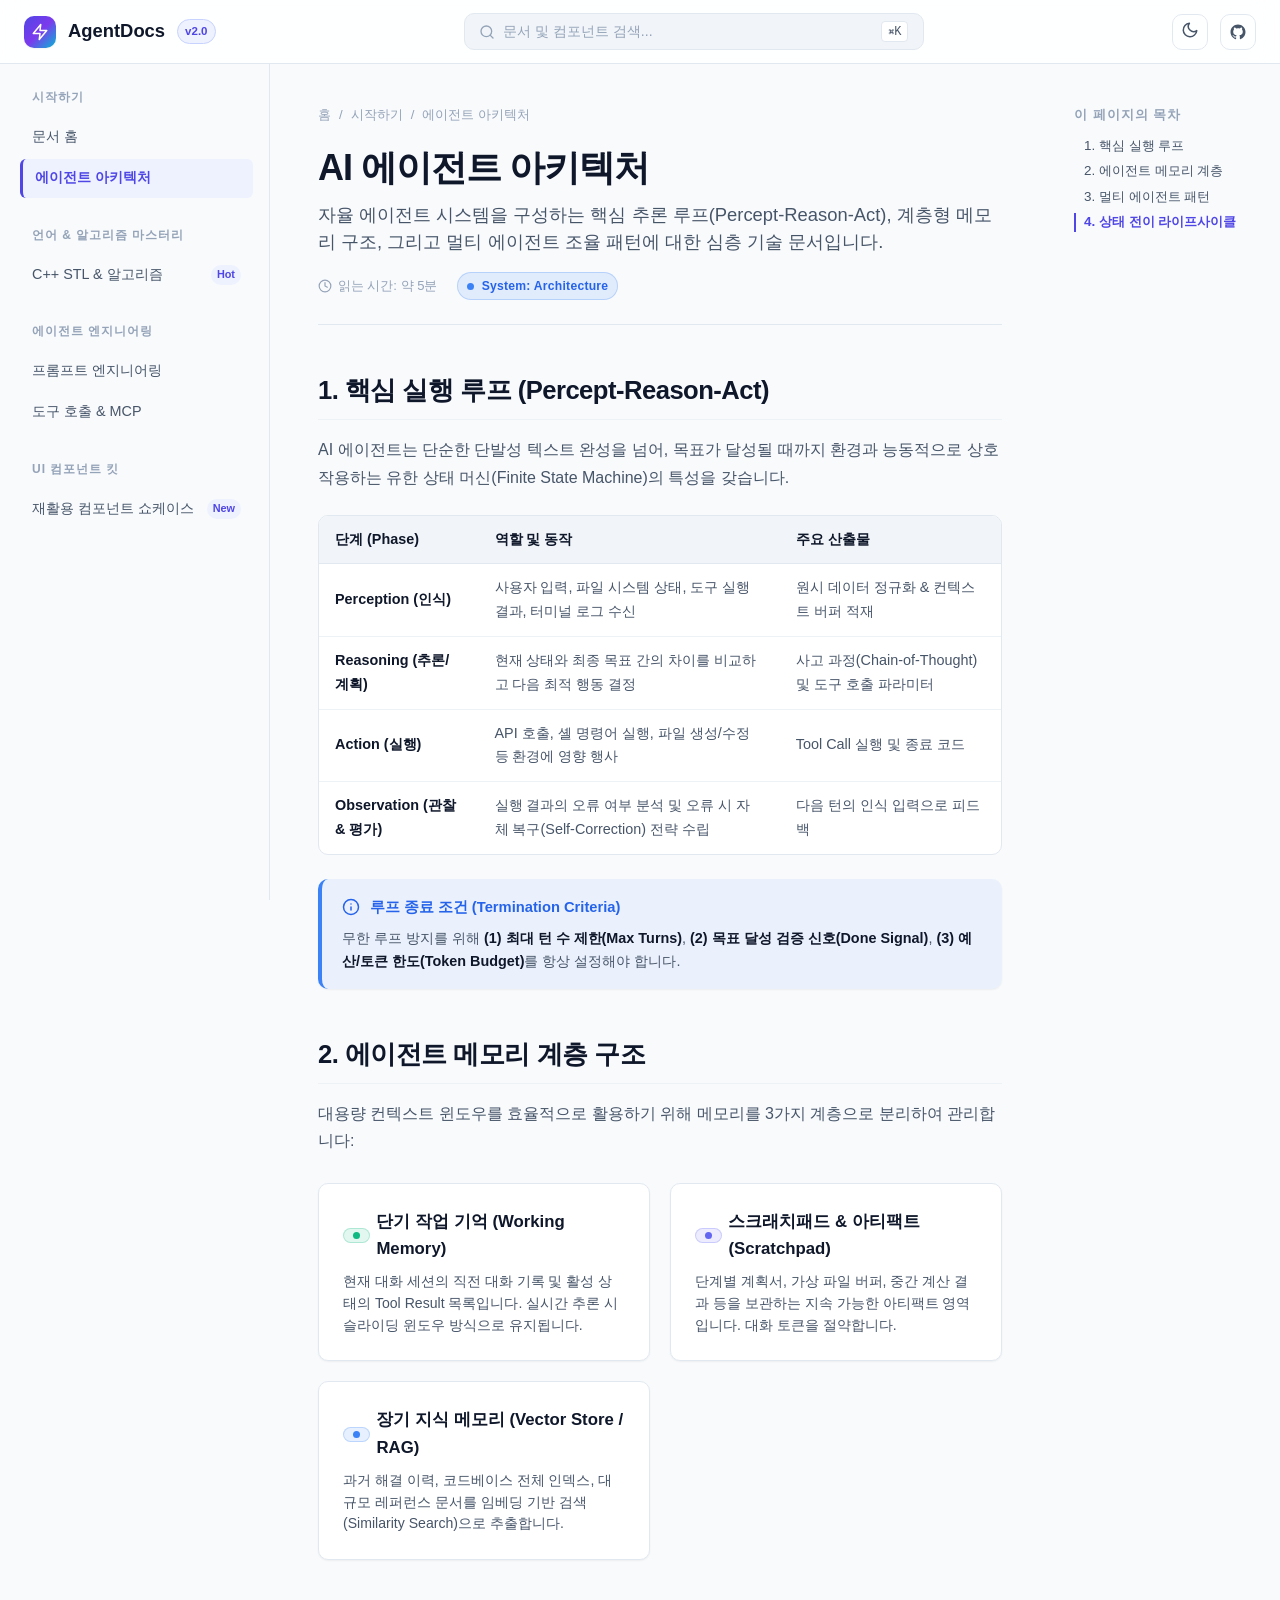
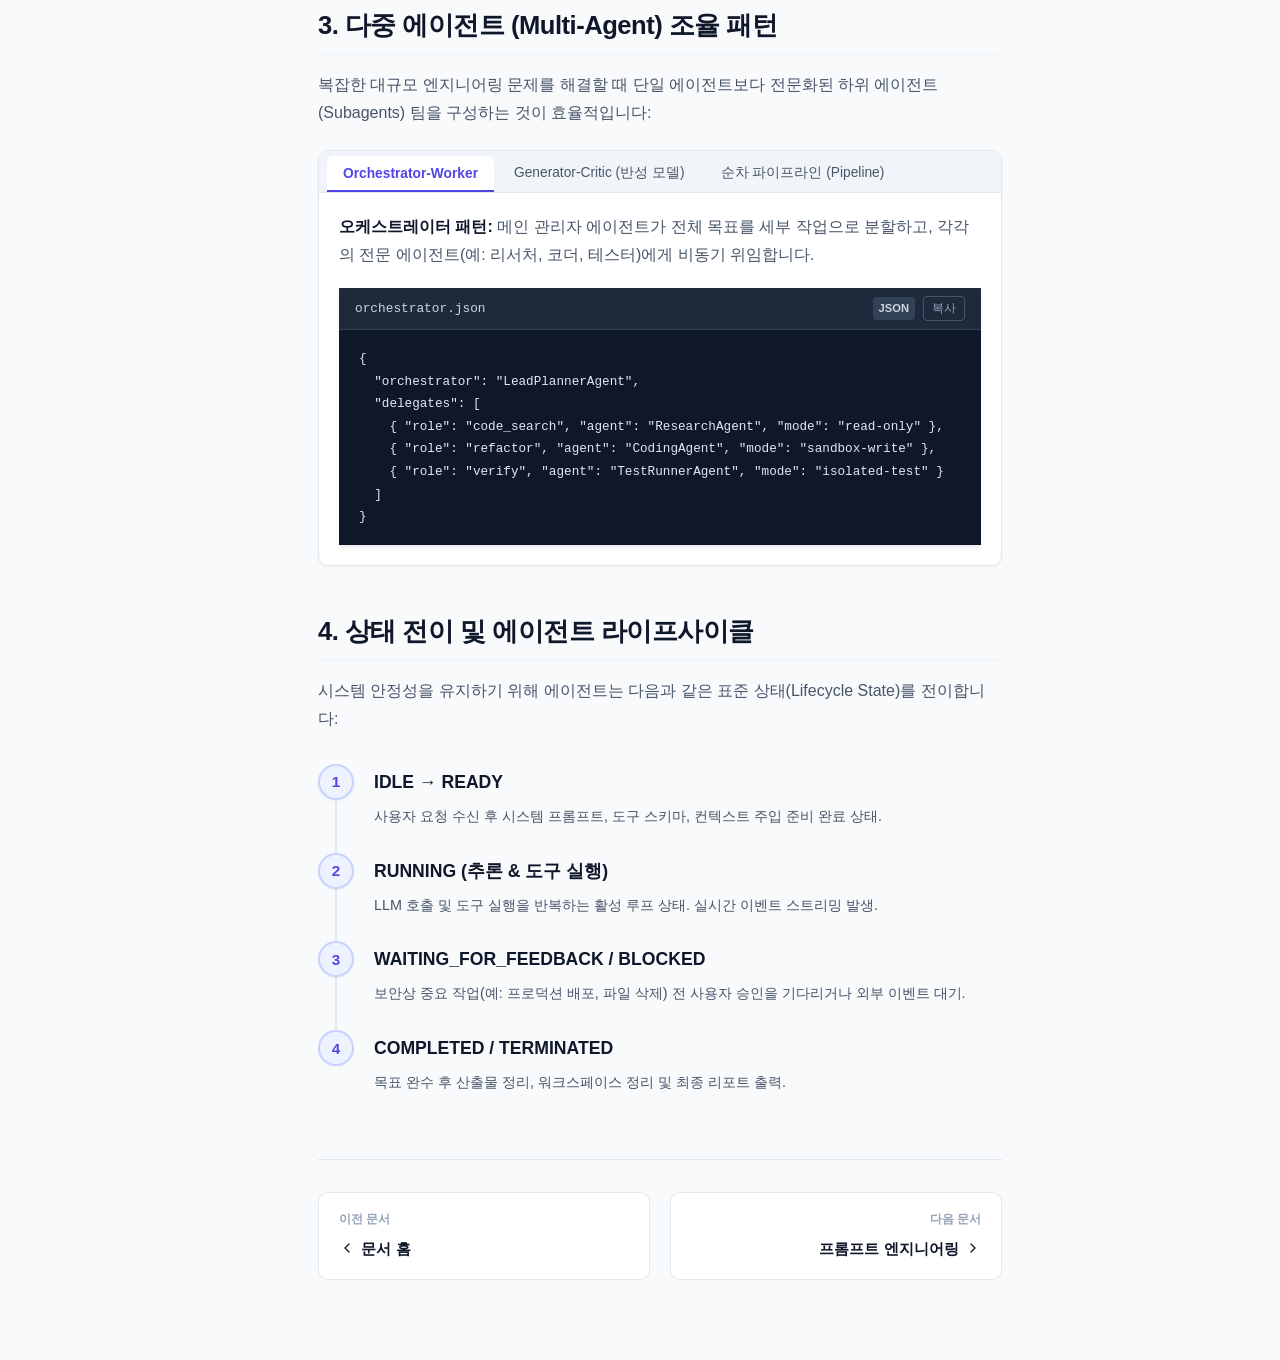
==== commit 6384ba6b: "feat(docs): add C++ STL and algorithm mastery guide (closes #3)" ====
--- a/docs/agent-architecture.html
+++ b/docs/agent-architecture.html
@@ -76,6 +76,18 @@
           <li>
             <a href="agent-architecture.html" class="sidebar-nav-link active">
               <span>에이전트 아키텍처</span>
+            </a>
+          </li>
+        </ul>
+      </div>
+
+      <div class="sidebar-nav-group">
+        <div class="sidebar-group-title">언어 & 알고리즘 마스터리</div>
+        <ul class="sidebar-nav-list">
+          <li>
+            <a href="cpp-mastery.html" class="sidebar-nav-link">
+              <span>C++ STL & 알고리즘</span>
+              <span class="nav-tag">Hot</span>
             </a>
           </li>
         </ul>
